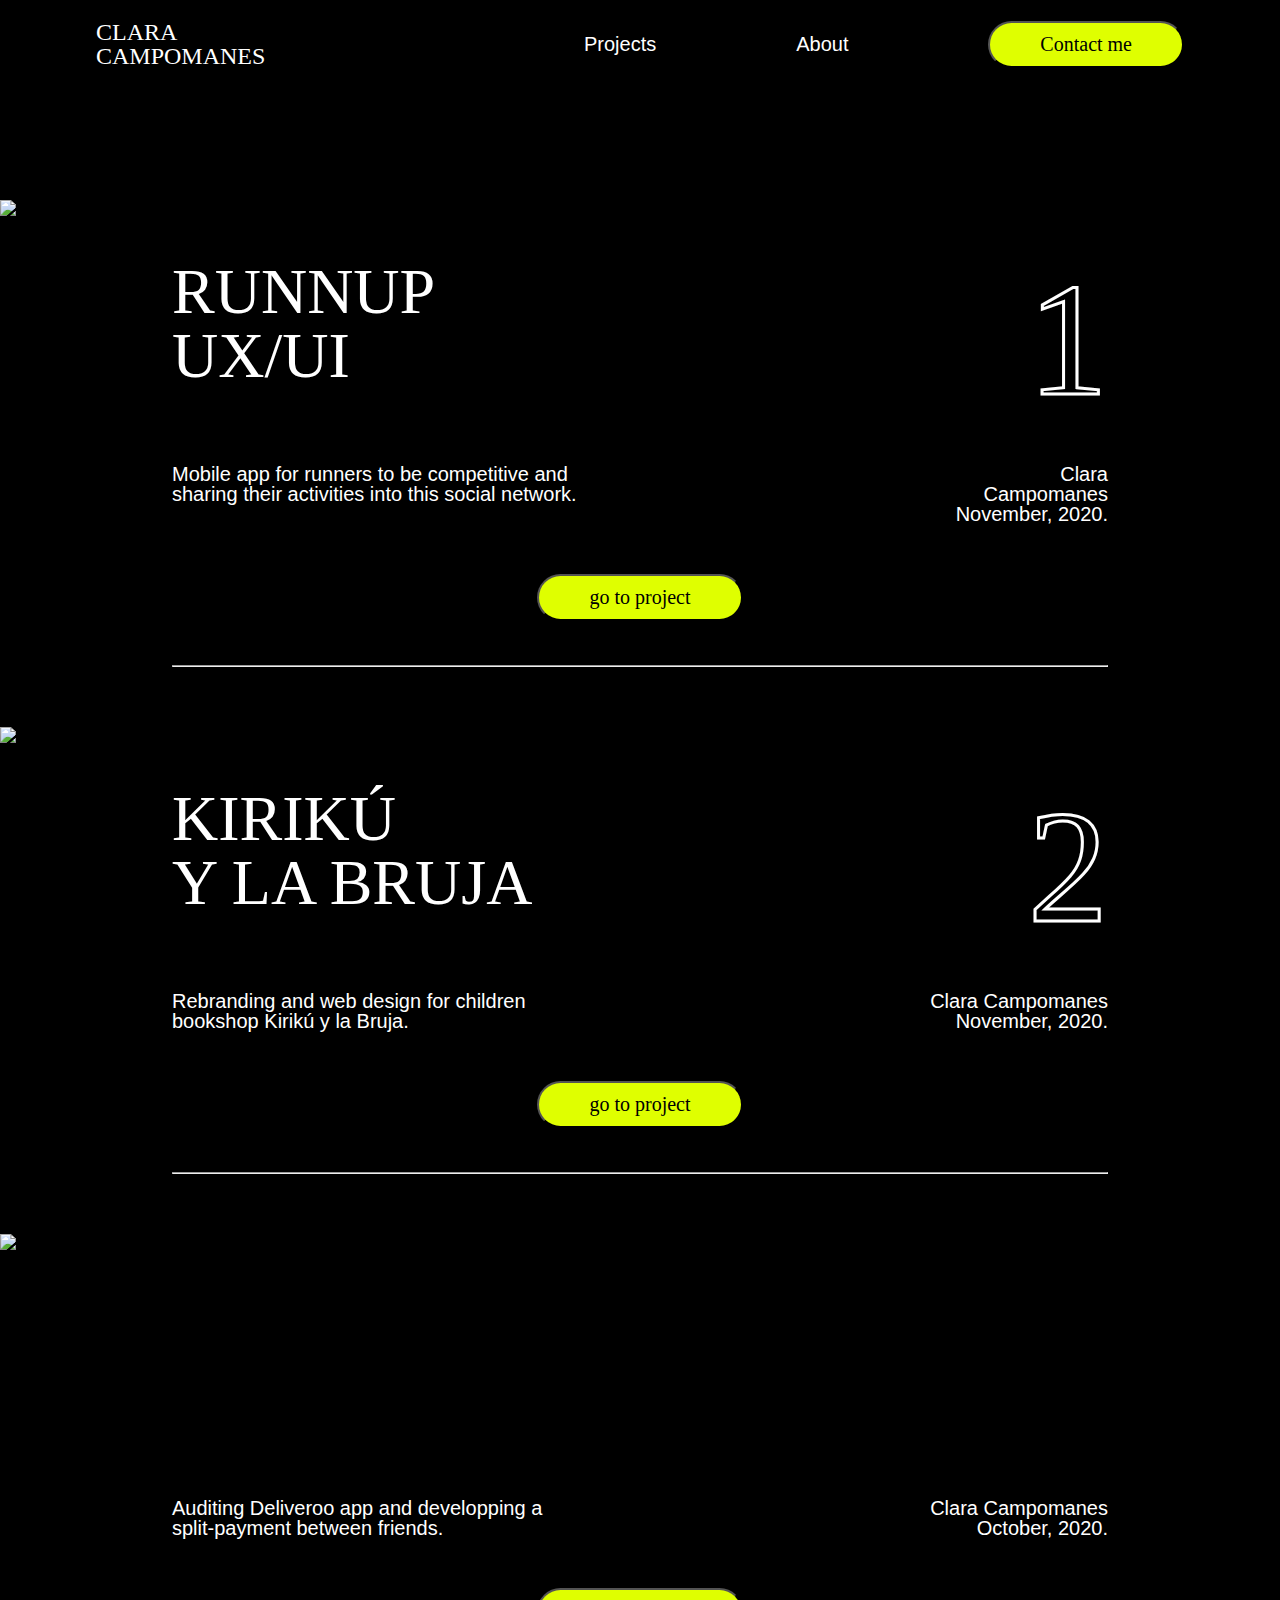
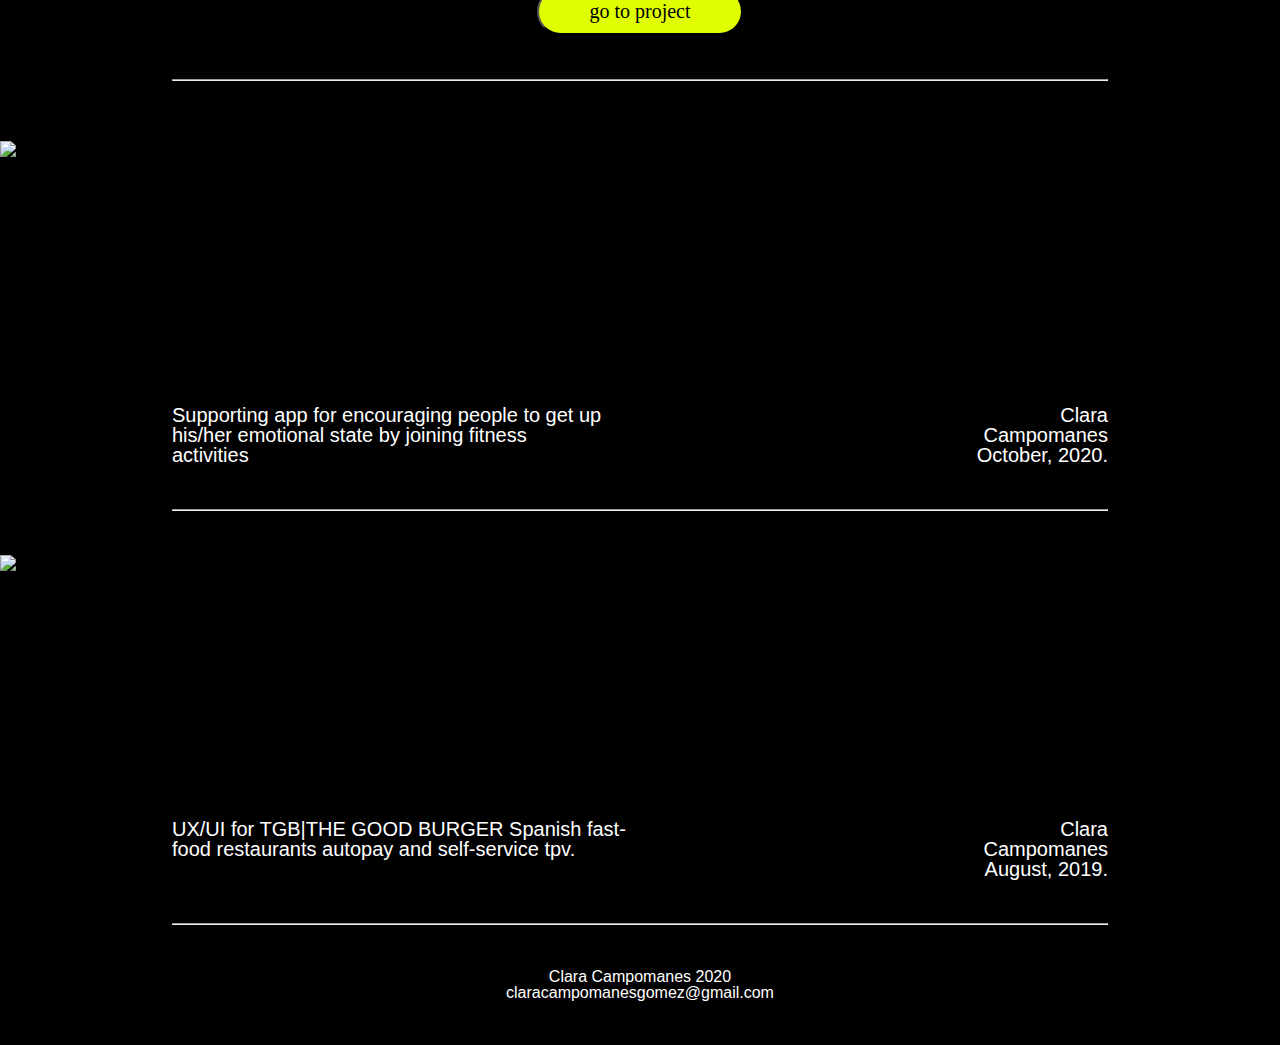
==== projects.html @ 475435c1 "Add files via upload" ====
<!DOCTYPE html>
<html lang="en">

<head>
    <meta charset="UTF-8">
    <meta name="viewport" content="width, initial-scale=1.0">
    <meta http-equiv="X-UA-Compatible" content="ie=edge">
    <title>PORTFOLIO</title>
    <link href="https://unpkg.com/aos@2.3.1/dist/aos.css" rel="stylesheet">
    <link rel="stylesheet" href="css/reset.css">
    <link rel="stylesheet" href="css/projects.css">
</head>

<body>
    <div class="mobile">
        <h1>can't see any content? please, visit my portfolio on your computer</h1>
    </div>
    <div class="desktop">
        <header>
            <div class="navbar">
                <a class="texth4" href="index.html">CLARA CAMPOMANES</a></h4>
                <nav>
                    <a href="projects.html">Projects </a>
                    <a href="about.html">About</a>
                    <a target="_blank" href="contactme.html">
                        <button>Contact me</button>
                    </a>
                </nav>
            </div>
        </header>

        <main>
            <section id="bloque">
                <img src="images/runnup.png" alt="runnup">
                <div class="títuloproyecto">
                    <h3 data-aos="fade-right">
                        RUNNUP<br>
                        UX/UI<br>
                    </h3>
                    <h2 data-aos="fade-left">
                        1
                    </h2>
                </div>
                <div class="descripcionproyecto">
                    <p>
                        Mobile app for runners to be competitive and sharing their activities
                        into this social network.
                    </p>
                    <h5>Clara Campomanes
                        November, 2020.
                    </h5>

                </div>
                <div class="centrado"><a
                    target="_blank" href="https://claracampomanesgomez.medium.com/estudio-de-caso-runnup-a8fbc8ca9968"><button>go to
                            project</button></a>
                    <hr>
                    </hr>
                </div>

                <section id="bloque">
                    <img src="images/kiriku.png" alt="kiriku">
                    <div class="títuloproyecto">
                        <h3 data-aos="fade-right">
                            KIRIKÚ<br>
                            Y LA BRUJA<br>
                        </h3>
                        <h2 data-aos="fade-left">
                            2
                        </h2>
                    </div>
                    <div class="descripcionproyecto">
                        <p>
                            Rebranding and web design
                            for children bookshop Kirikú y la Bruja.
                        </p>
                        <h5>Clara Campomanes
                            November, 2020.
                        </h5>

                    </div>
                    <div class="centrado"><a
                        target="_blank" href="https://claracampomanesgomez.medium.com/estudio-de-caso-kirik%C3%BA-y-la-bruja-6a23efffc6d5"><button>go
                                to
                                project</button></a>
                        <hr>
                        </hr>
                    </div>

                    <section id="bloque">
                        <img src="images/deliveroo.png" alt="deliveroo">
                        <div class="títuloproyecto">
                            <h3 data-aos="fade-right">
                                DELIVEROO:<br>
                                SPLIT-PAYMENT<br>
                            </h3>
                            <h2 data-aos="fade-left">
                                3
                            </h2>
                        </div>
                        <div class="descripcionproyecto">
                            <p>
                                Auditing Deliveroo app and developping
                                a split-payment between friends.
                            </p>
                            <h5>Clara Campomanes
                                October, 2020.
                            </h5>

                        </div>
                        <div class="centrado"><a
                            target="_blank" href="https://claracampomanesgomez.medium.com/estudio-de-caso-c1e2e9af25e8"><button>go
                                    to
                                    project</button></a>
                            <hr>
                            </hr>
                        </div>
                        <img src="images/emotness.png" alt="emotness">
                        <div class="títuloproyecto">
                            <h3 data-aos="fade-right">
                                EMOTNESS<br>
                                APP<br>
                            </h3>
                            <h2 data-aos="fade-left">
                                4
                            </h2>
                        </div>
                        <div class="descripcionproyecto">
                            <p>
                                Supporting app for encouraging people to get up his/her emotional state by joining
                                fitness activities
                            </p>
                            <h5>Clara Campomanes
                                October, 2020.
                            </h5>

                        </div>

                        <hr>
                        </hr>

                        <section id="bloque">
                            <img src="images/tgb.png" alt="tgb">
                            <div class="títuloproyecto">
                                <h3 data-aos="fade-right">
                                    SELF-SERVICE<br>
                                    THE GOOD BURGER<br>
                                </h3>
                                <h2 data-aos="fade-left">
                                    5
                                </h2>
                            </div>
                            <div class="descripcionproyecto">
                                <p>
                                    UX/UI for TGB|THE GOOD BURGER Spanish fast-food restaurants autopay and self-service
                                    tpv.
                                </p>
                                <h5>Clara Campomanes<br>
                                    August, 2019.
                                </h5>

                            </div>

                            <hr>
                            </hr>


        </main>
        <footer>
            Clara Campomanes 2020<br>
            claracampomanesgomez@gmail.com
        </footer>

        <script src="https://unpkg.com/aos@2.3.1/dist/aos.js"></script>
        <script>
            AOS.init();
        </script>

</body>

</html>
---- css/projects.css ----
@font-face {
  font-family: "Arial";
  src: url("../fonts/Arial.ttf");
}

@font-face {
  font-family: "Arial-Black";
  src: url("../fonts/Arial-Black");
}

@font-face {
  font-family: "Arial-Bold";
  src: url("../fonts/Arial-Bold.ttf");
}
  
  * {
    background-color: black;
  }
  .navbar, nav{
    display: flex;
    max-width: 100%;

  }
  header{
    padding: 20px 0;
    top: 0;
    position: fixed;
    width: 100%;
    max-width: 100%;

  }
  .navbar{
    max-width: 85%;
    margin: 0 auto;
    justify-content: space-between;
  }
  nav{
    width: 70%;
    max-width: 600px;
    align-items: center;
    justify-content: space-between;
  }

  button {
    background-color: #DFFF00;
    color: black;
    font-size: 20px;
    font-family: "Arial-Bold";
    border-radius: 50px;
    padding: 10px 50px;
    outline:none;
  }
  
  button:hover {
    cursor: pointer;
    background-color:white;
  }
  
  button:active {
    cursor: pointer;
    background-color: #DFFF00;
  }
  p, a {
    font-size: 20px;
    font-family: "Arial";
    color: white;
    text-align: left;
  }   
  
  a {
    text-decoration: none;
  }

  a:visited {
    color: white;
    text-decoration: none;
  }
  
  a:hover {
    color: #DFFF00;
    text-decoration: none;
  }

  main{
    margin-top: 200px;
  }

  .centrado{
    text-align: center;
    margin-top: 50px;
    margin-bottom: 60px;
  }


.projects{
  margin-right: 20px;
}

  img {
    display: block;
    margin: auto;
  }
   
  h2 {
    -webkit-text-stroke: 3px white;
    color: transparent;
    font-size: 160px;
    font-family: "Arial-Black";
    text-align: right;
    margin: 44px 0px;
  }

  h3 {
    color: white;
    font-size: 64px;
    font-family: "Arial-Black";
    text-align: left;
    margin: 44px 0px;

  }

.texth4{ 
    font-family: "Arial-Black";
    color: white;
    font-size: 24px;
    font-family: "Arial-Black";
    text-align: left;
    width: 20%;
    max-width: 400px;
  }

  h5 {
    color: white;
    font-size: 20px;
    font-family: "Arial";
    text-align: right;
    margin: 0px 172px;
  }

  p {
    font-size: 20px;
    font-family: "Arial";
    color: white;
    text-align: left;
    margin: 0px 172px;
  }   

  hr {
    color: white;
    align-items: center;
    margin: 44px 172px;
}

footer{
    text-align: center;
    font-family: "Arial";
    color: white;
    font-size: 16px;
    margin: 44px 172px;
}


#bloque {
justify-content: space-around;
}

.títuloproyecto {
  display: flex;
  justify-content: space-between;
  padding: 0px 172px;
}

.descripcionproyecto {
  display: flex;
  justify-content: space-between;
} 


.mobile {
  display: none;
}

@media only screen and (max-width: 414px){
  .desktop{
    display: none;
  }

.mobile {
  display: flex;
  justify-content: center;
  align-items: center;
  height: 100vh;
  background-color: black;
}

.mobile h1{
font-size: 36px;
width: 200px;
color: #DFFF00;
text-align: center;
justify-content: left;
font-family: "Arial-Black";
margin: 16px 16px;
}
}
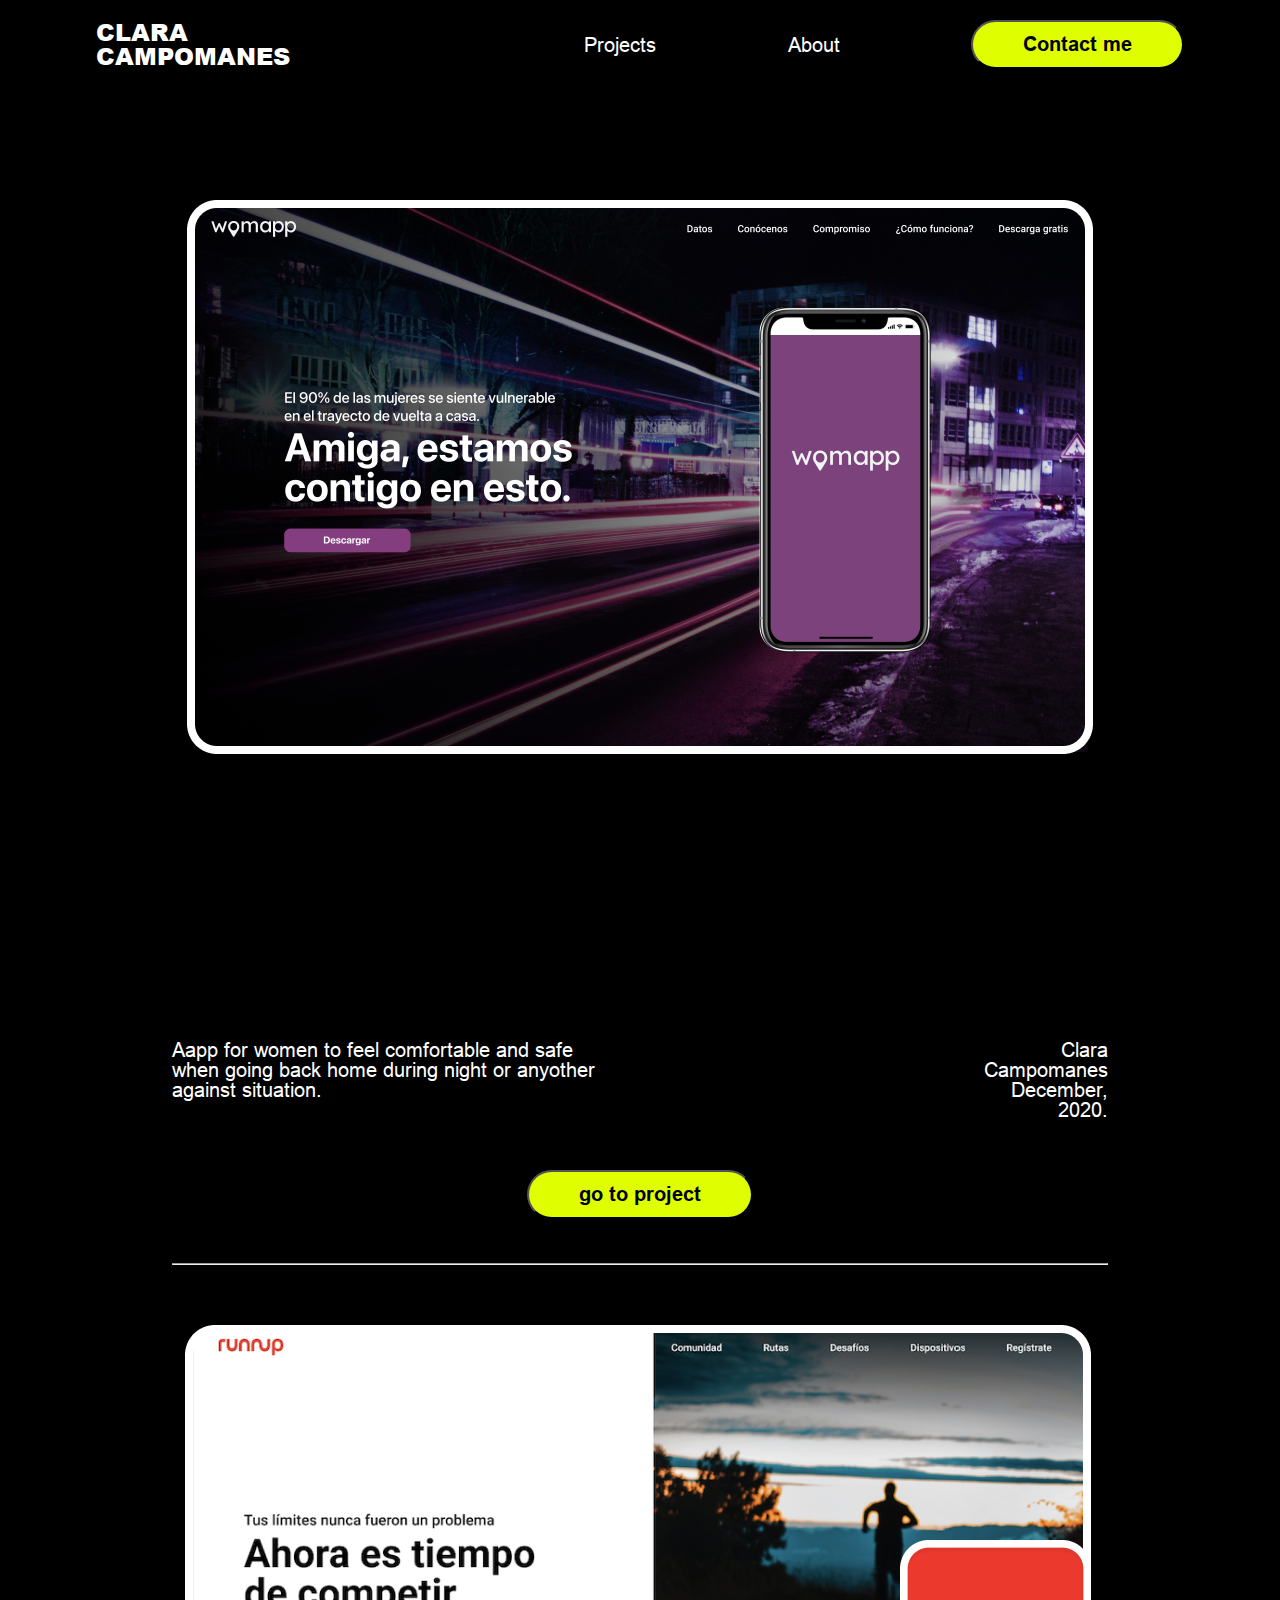
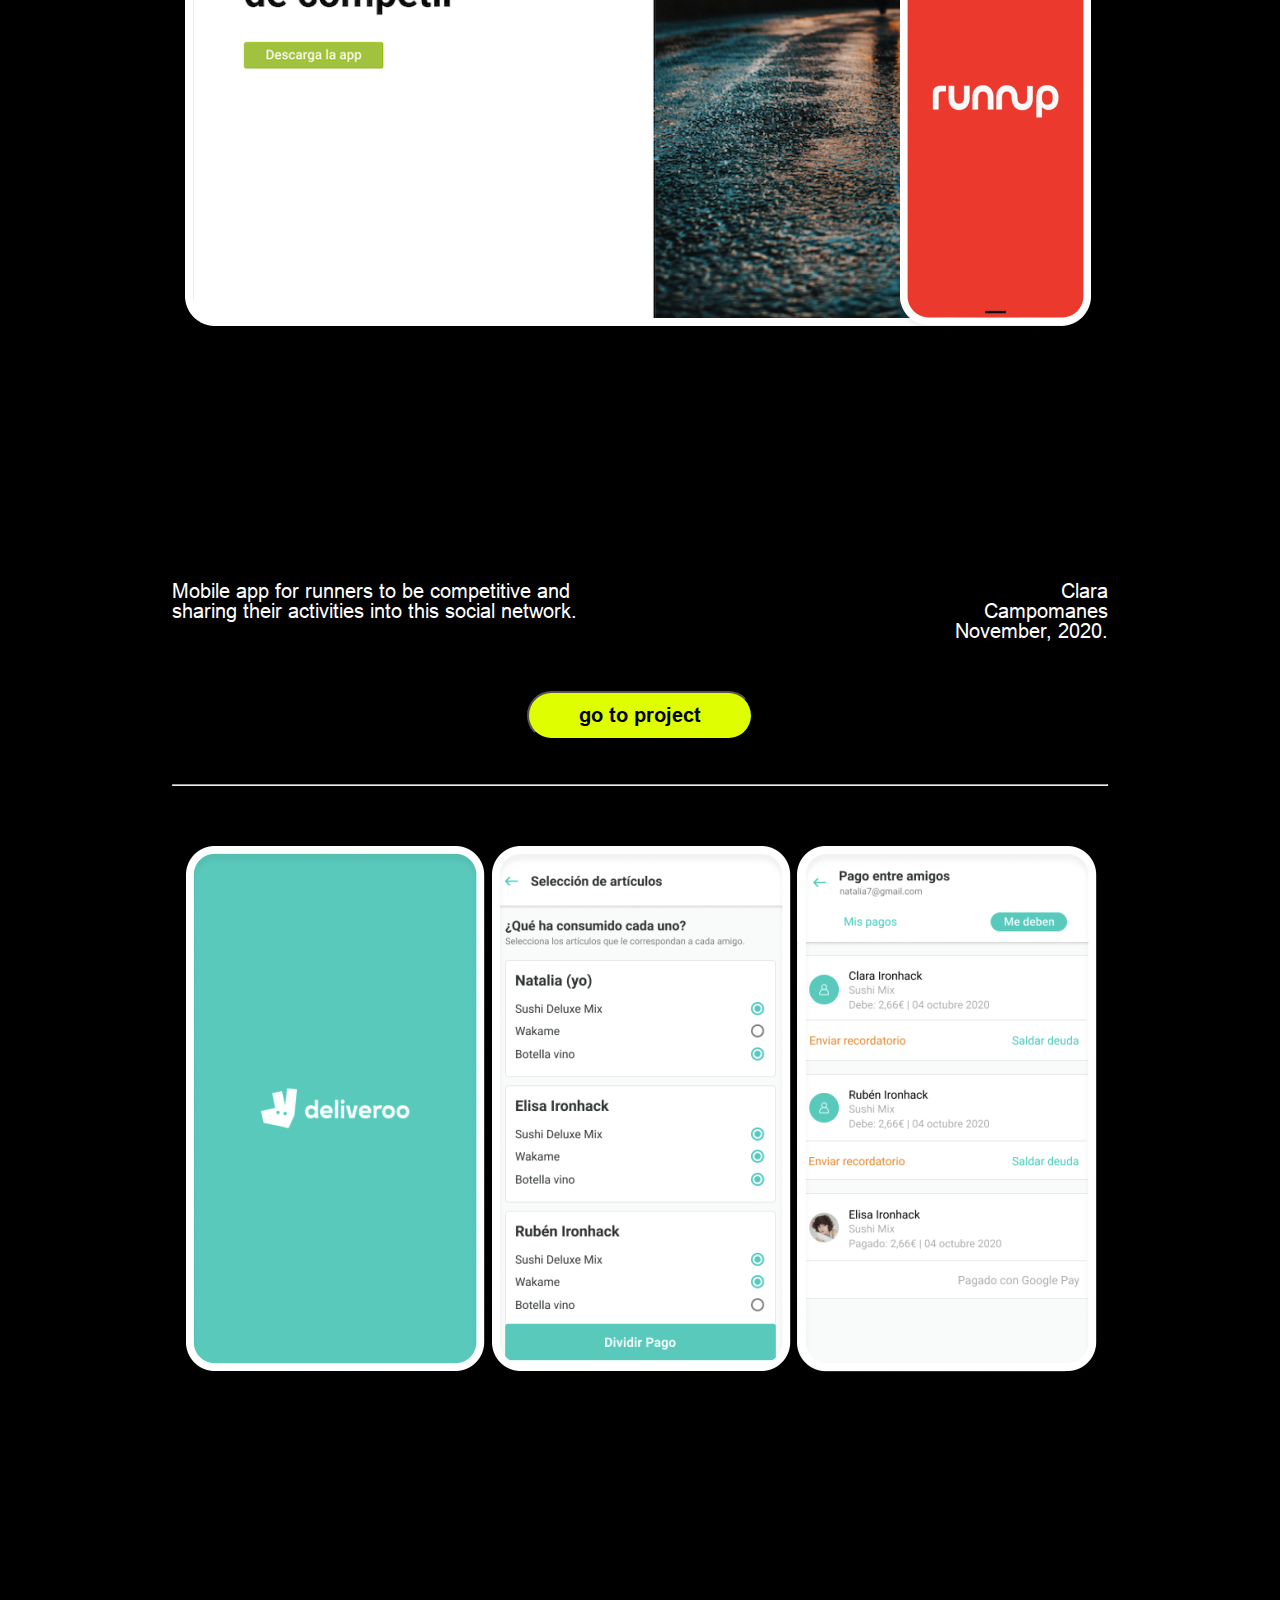
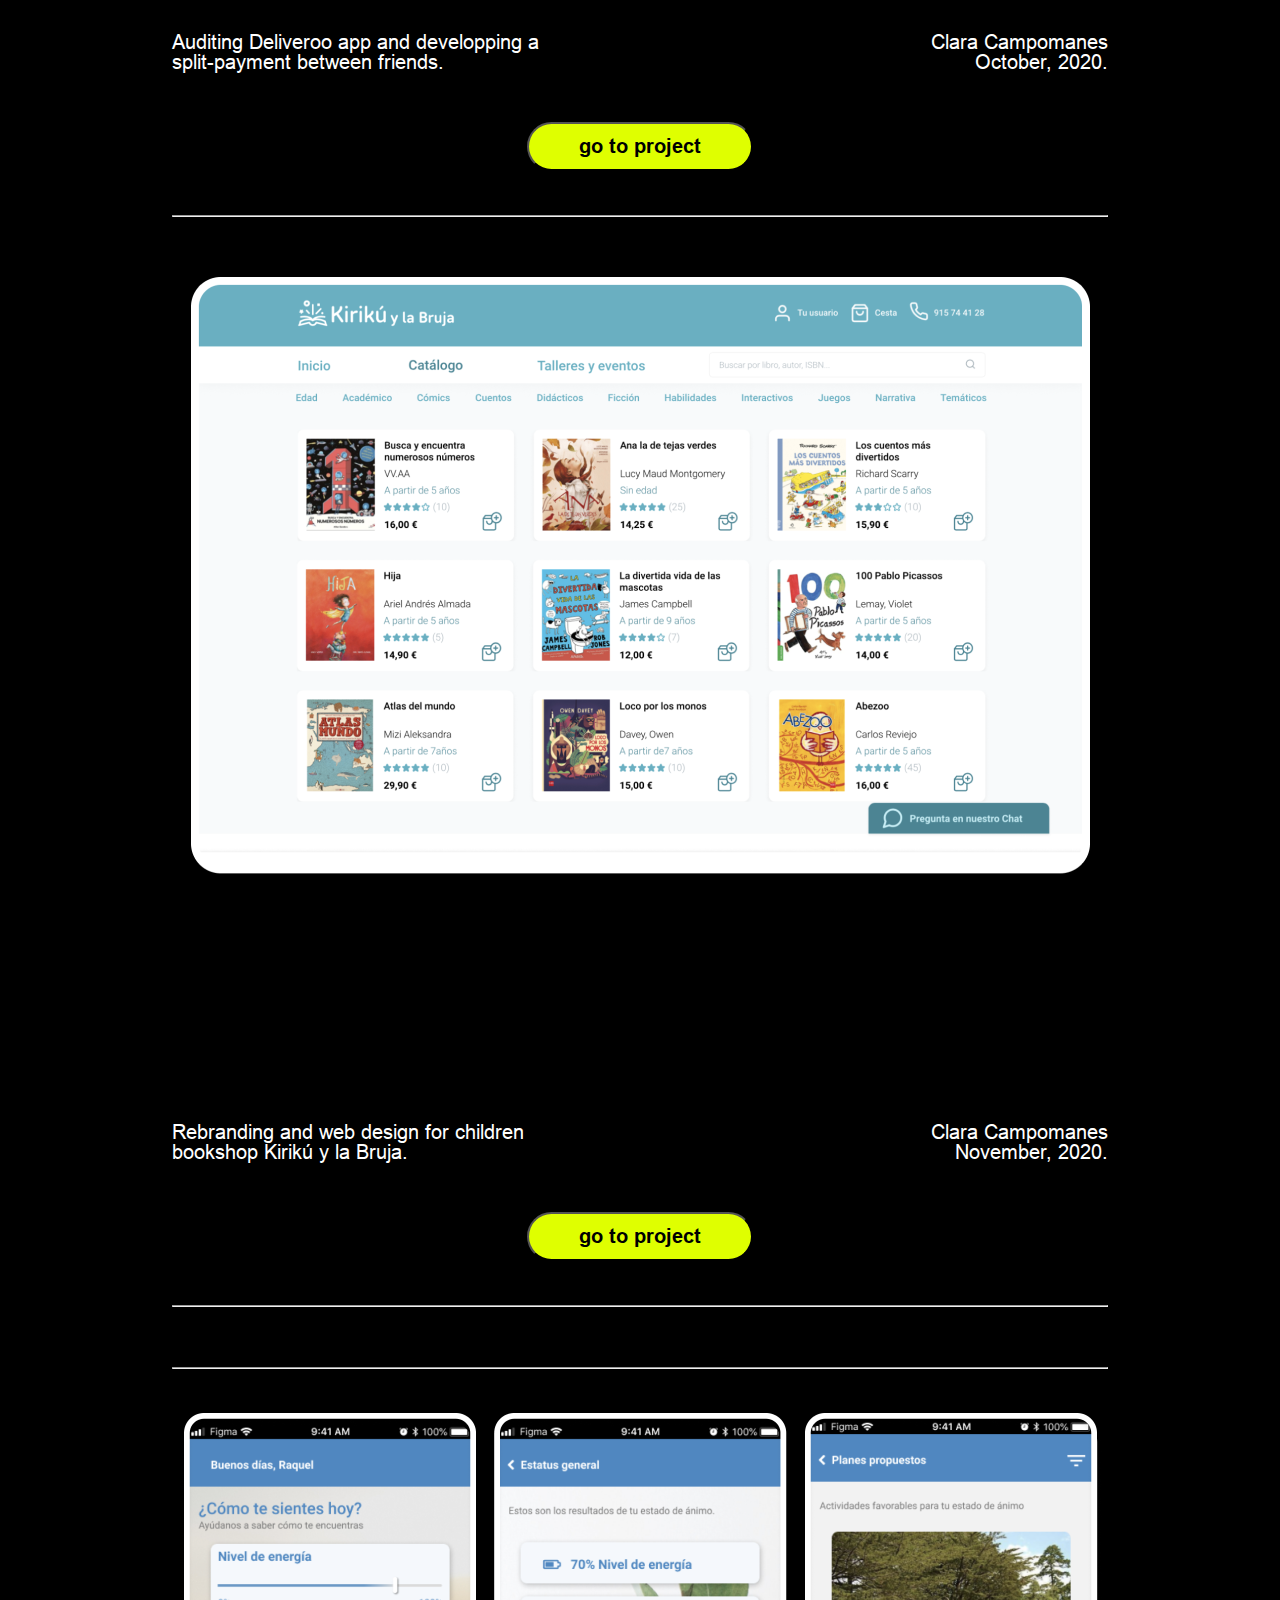
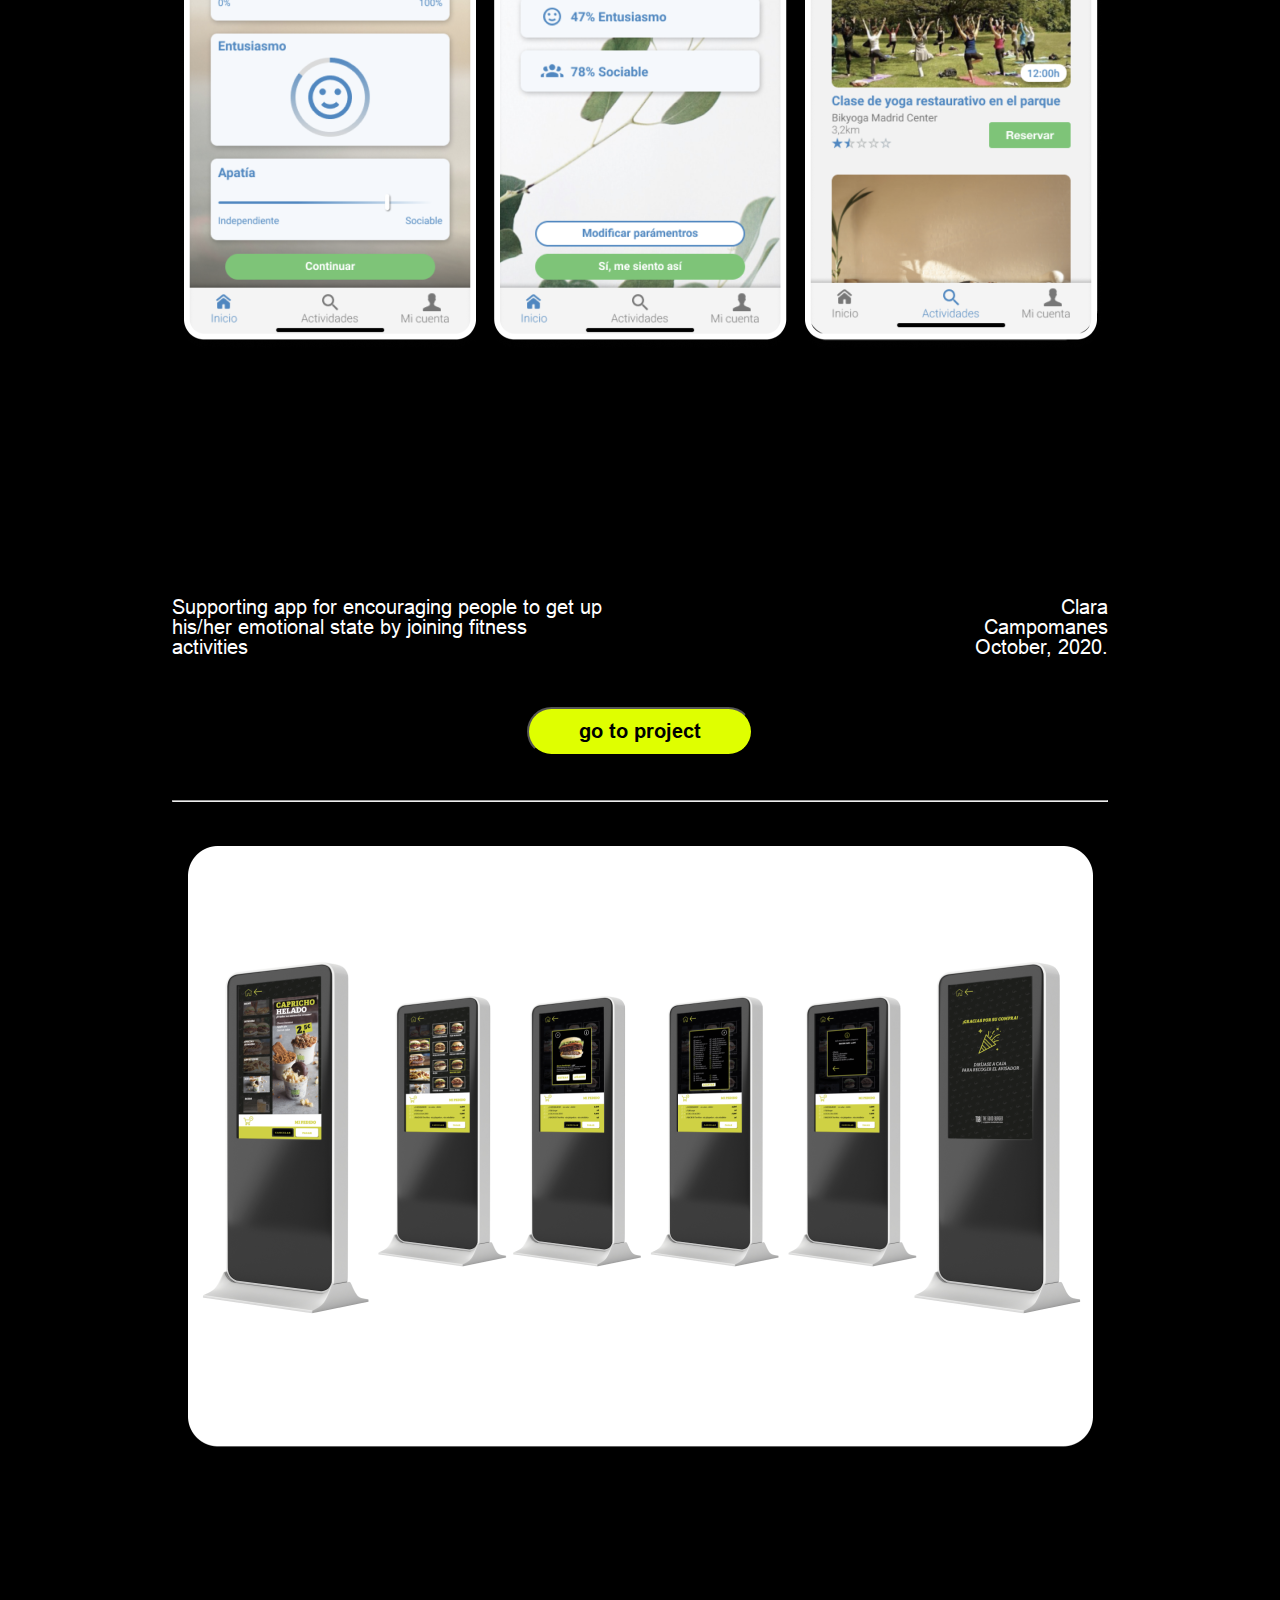
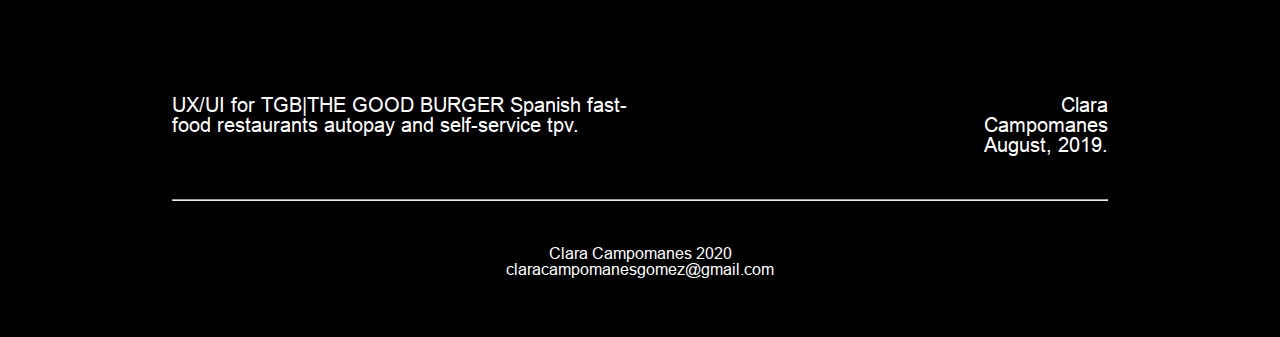
==== commit eb106e74: "Add files via upload" ====
--- a/projects.html
+++ b/projects.html
@@ -31,10 +31,10 @@
 
         <main>
             <section id="bloque">
-                <img src="images/runnup.png" alt="runnup">
+                <img src="images/womapp.png" alt="womapp">
                 <div class="títuloproyecto">
                     <h3 data-aos="fade-right">
-                        RUNNUP<br>
+                        WOMAPP<br>
                         UX/UI<br>
                     </h3>
                     <h2 data-aos="fade-left">
@@ -43,27 +43,29 @@
                 </div>
                 <div class="descripcionproyecto">
                     <p>
-                        Mobile app for runners to be competitive and sharing their activities
-                        into this social network.
+                        Aapp for women to feel comfortable and safe when going back home
+                        during night or anyother against situation.
                     </p>
                     <h5>Clara Campomanes
-                        November, 2020.
+                        December, 2020.
                     </h5>
 
                 </div>
-                <div class="centrado"><a
-                    target="_blank" href="https://claracampomanesgomez.medium.com/estudio-de-caso-runnup-a8fbc8ca9968"><button>go to
+                <div class="centrado"><a target=_blank
+                        href="https://claracampomanesgomez.medium.com/estudio-de-caso-womapp-617fafb9f38c"><button>go to
                             project</button></a>
                     <hr>
                     </hr>
                 </div>
 
+
+
                 <section id="bloque">
-                    <img src="images/kiriku.png" alt="kiriku">
+                    <img src="images/runnup.png" alt="runnup">
                     <div class="títuloproyecto">
                         <h3 data-aos="fade-right">
-                            KIRIKÚ<br>
-                            Y LA BRUJA<br>
+                            RUNNUP<br>
+                            UX/UI<br>
                         </h3>
                         <h2 data-aos="fade-left">
                             2
@@ -71,16 +73,16 @@
                     </div>
                     <div class="descripcionproyecto">
                         <p>
-                            Rebranding and web design
-                            for children bookshop Kirikú y la Bruja.
+                            Mobile app for runners to be competitive and sharing their activities
+                            into this social network.
                         </p>
                         <h5>Clara Campomanes
                             November, 2020.
                         </h5>
 
                     </div>
-                    <div class="centrado"><a
-                        target="_blank" href="https://claracampomanesgomez.medium.com/estudio-de-caso-kirik%C3%BA-y-la-bruja-6a23efffc6d5"><button>go
+                    <div class="centrado"><a target=_blank
+                            href="https://claracampomanesgomez.medium.com/estudio-de-caso-runnup-a8fbc8ca9968"><button>go
                                 to
                                 project</button></a>
                         <hr>
@@ -108,18 +110,21 @@
                             </h5>
 
                         </div>
-                        <div class="centrado"><a
-                            target="_blank" href="https://claracampomanesgomez.medium.com/estudio-de-caso-c1e2e9af25e8"><button>go
+                        <div class="centrado"><a target=_blank
+                                href="https://claracampomanesgomez.medium.com/estudio-de-caso-c1e2e9af25e8"><button>go
                                     to
                                     project</button></a>
                             <hr>
                             </hr>
                         </div>
-                        <img src="images/emotness.png" alt="emotness">
+                    </section>
+
+                    <section id="bloque">
+                        <img src="images/kiriku.png" alt="kiriku">
                         <div class="títuloproyecto">
                             <h3 data-aos="fade-right">
-                                EMOTNESS<br>
-                                APP<br>
+                                KIRIKÚ<br>
+                                Y LA BRUJA<br>
                             </h3>
                             <h2 data-aos="fade-left">
                                 4
@@ -127,54 +132,92 @@
                         </div>
                         <div class="descripcionproyecto">
                             <p>
-                                Supporting app for encouraging people to get up his/her emotional state by joining
-                                fitness activities
+                                Rebranding and web design
+                                for children bookshop Kirikú y la Bruja.
                             </p>
                             <h5>Clara Campomanes
-                                October, 2020.
+                                November, 2020.
                             </h5>
 
                         </div>
-
+                        <div class="centrado"><a target="_blank"
+                                href="https://claracampomanesgomez.medium.com/estudio-de-caso-kirik%C3%BA-y-la-bruja-6a23efffc6d5"><button>go
+                                    to
+                                    project</button></a>
+                            <hr>
+                            </hr>
+                        </div>
                         <hr>
                         </hr>
-
-                        <section id="bloque">
-                            <img src="images/tgb.png" alt="tgb">
-                            <div class="títuloproyecto">
-                                <h3 data-aos="fade-right">
-                                    SELF-SERVICE<br>
-                                    THE GOOD BURGER<br>
-                                </h3>
-                                <h2 data-aos="fade-left">
-                                    5
-                                </h2>
-                            </div>
-                            <div class="descripcionproyecto">
-                                <p>
-                                    UX/UI for TGB|THE GOOD BURGER Spanish fast-food restaurants autopay and self-service
-                                    tpv.
-                                </p>
-                                <h5>Clara Campomanes<br>
-                                    August, 2019.
-                                </h5>
-
-                            </div>
-
-                            <hr>
-                            </hr>
-
-
-        </main>
-        <footer>
-            Clara Campomanes 2020<br>
-            claracampomanesgomez@gmail.com
-        </footer>
-
-        <script src="https://unpkg.com/aos@2.3.1/dist/aos.js"></script>
-        <script>
-            AOS.init();
-        </script>
+    </div>
+    </section>
+
+
+    <section id="bloque">
+        <img src="images/emotness.png" alt="emotness">
+        <div class="títuloproyecto">
+            <h3 data-aos="fade-right">
+                EMOTNESS<br>
+                APP<br>
+            </h3>
+            <h2 data-aos="fade-left">
+                5
+            </h2>
+        </div>
+        <div class="descripcionproyecto">
+            <p>
+                Supporting app for encouraging people to get up his/her emotional state by joining
+                fitness activities
+            </p>
+            <h5>Clara Campomanes
+                October, 2020.
+            </h5>
+
+        </div>
+        <div class="centrado"><a target="_blank"
+                href="https://claracampomanesgomez.medium.com/estudio-de-caso-emotness-3e4e00073321"><button>go
+                    to
+                    project</button></a>
+
+            <hr>
+            </hr>
+
+            <section id="bloque">
+                <img src="images/tgb.png" alt="tgb">
+                <div class="títuloproyecto">
+                    <h3 data-aos="fade-right">
+                        SELF-SERVICE<br>
+                        THE GOOD BURGER<br>
+                    </h3>
+                    <h2 data-aos="fade-left">
+                        6
+                    </h2>
+                </div>
+                <div class="descripcionproyecto">
+                    <p>
+                        UX/UI for TGB|THE GOOD BURGER Spanish fast-food restaurants autopay and self-service
+                        tpv.
+                    </p>
+                    <h5>Clara Campomanes<br>
+                        August, 2019.
+                    </h5>
+
+                </div>
+
+                <hr>
+                </hr>
+
+
+                </main>
+                <footer>
+                    Clara Campomanes 2020<br>
+                    claracampomanesgomez@gmail.com
+                </footer>
+
+                <script src="https://unpkg.com/aos@2.3.1/dist/aos.js"></script>
+                <script>
+                    AOS.init();
+                </script>
 
 </body>
 
--- a/css/projects.css
+++ b/css/projects.css
@@ -5,7 +5,7 @@
 
 @font-face {
   font-family: "Arial-Black";
-  src: url("../fonts/Arial-Black");
+  src: url("../fonts/Arial-Black.ttf");
 }
 
 @font-face {
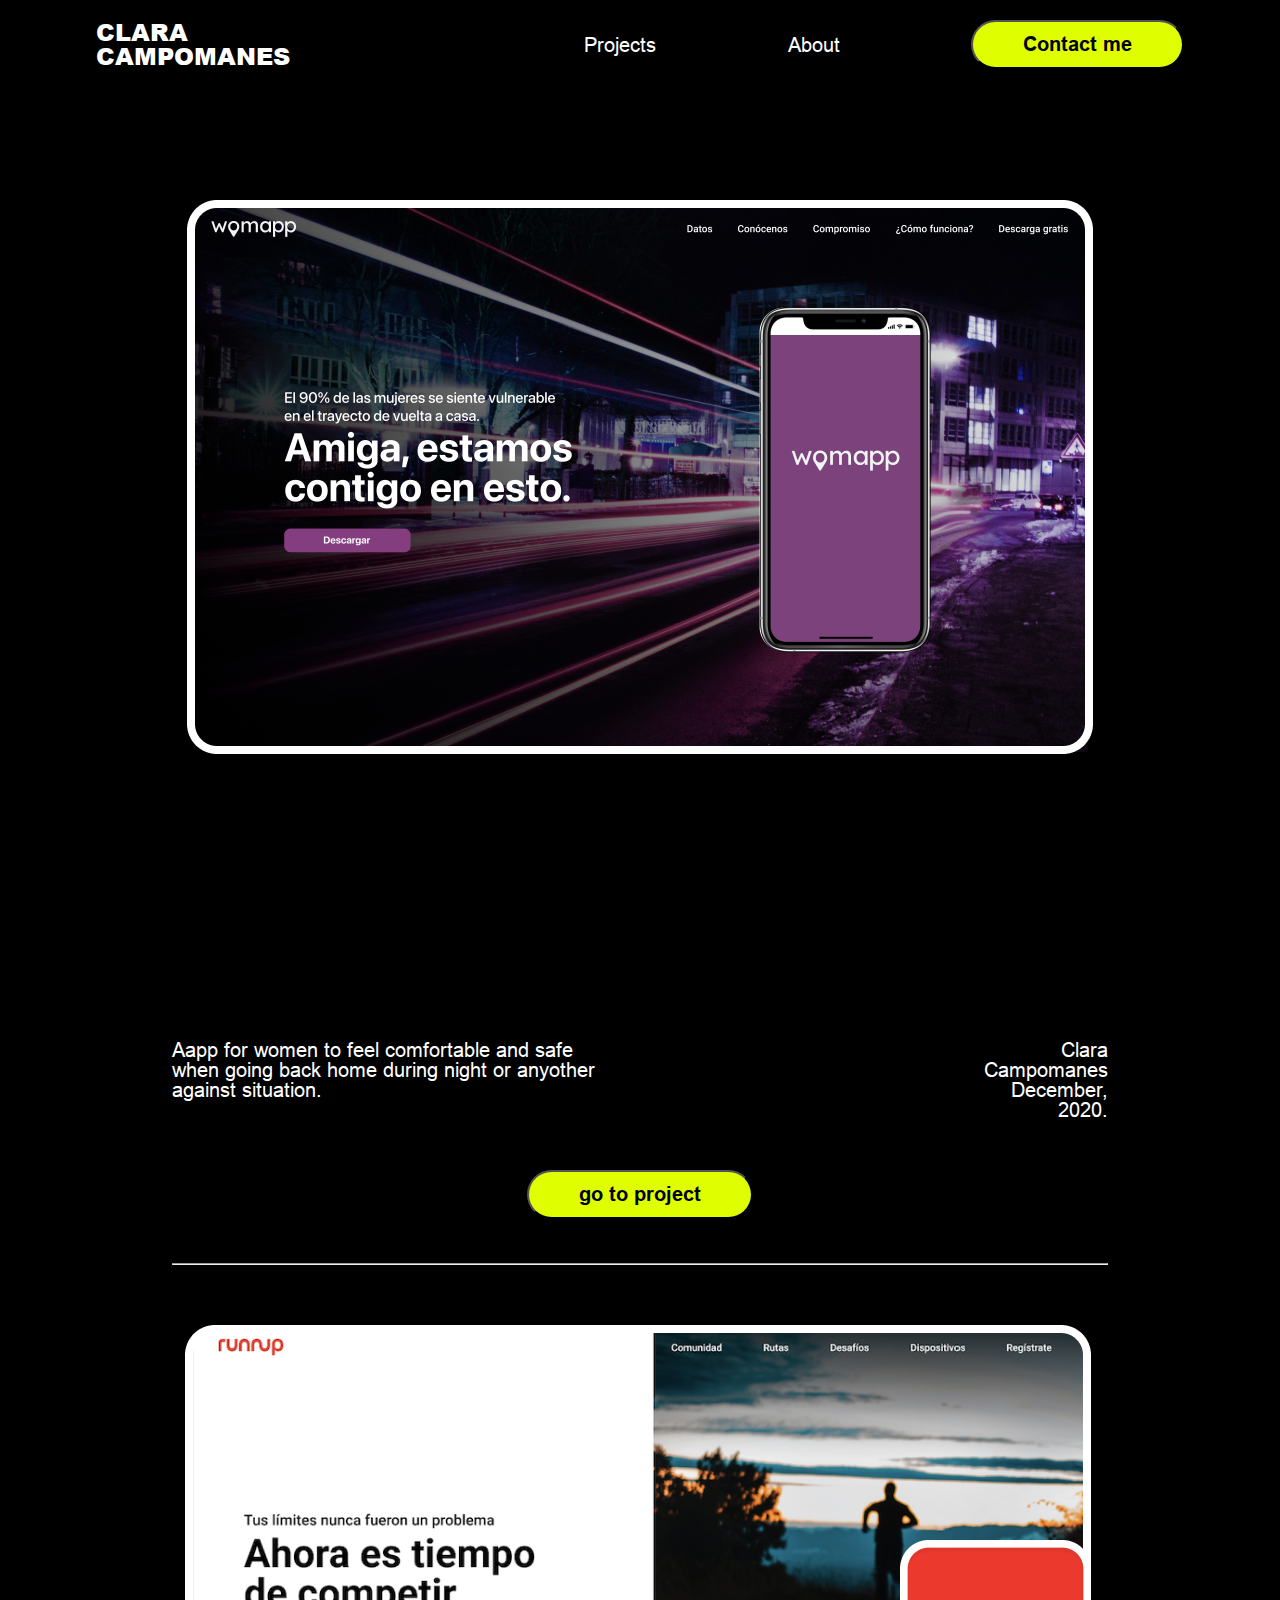
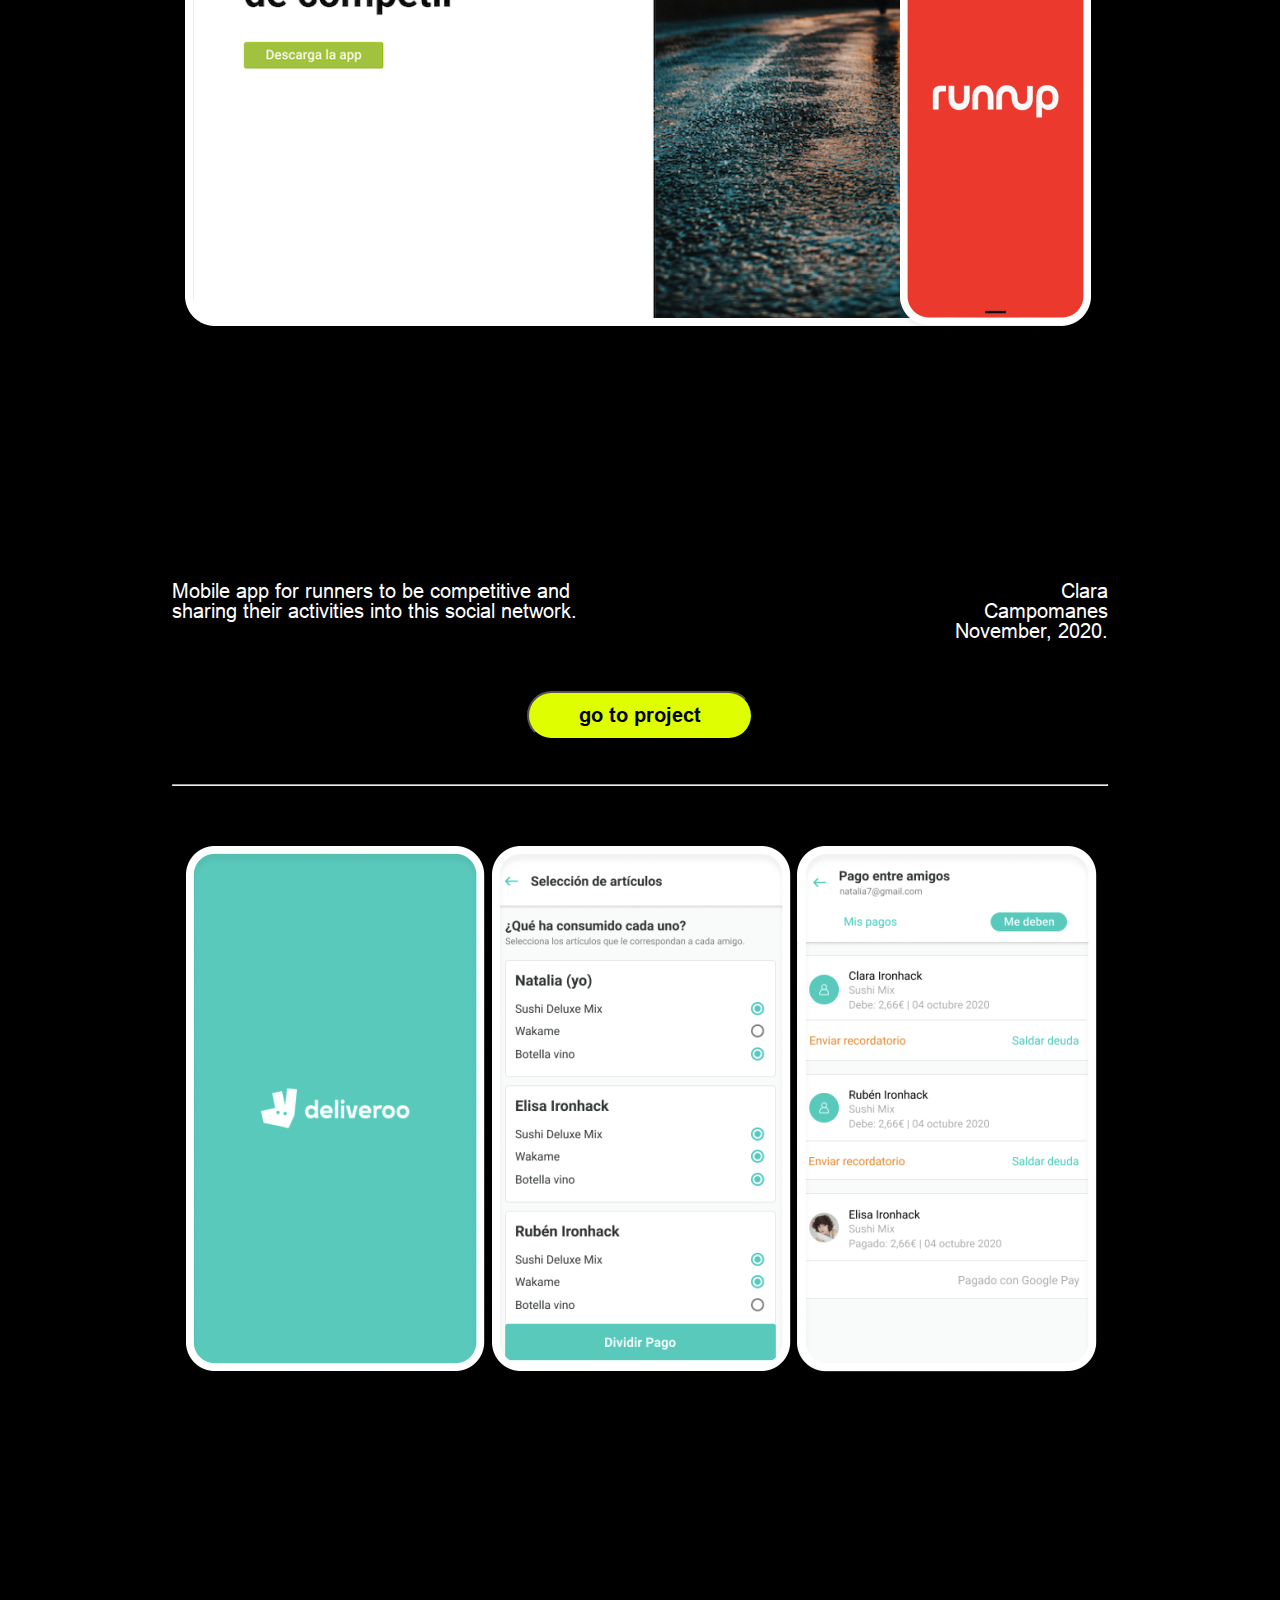
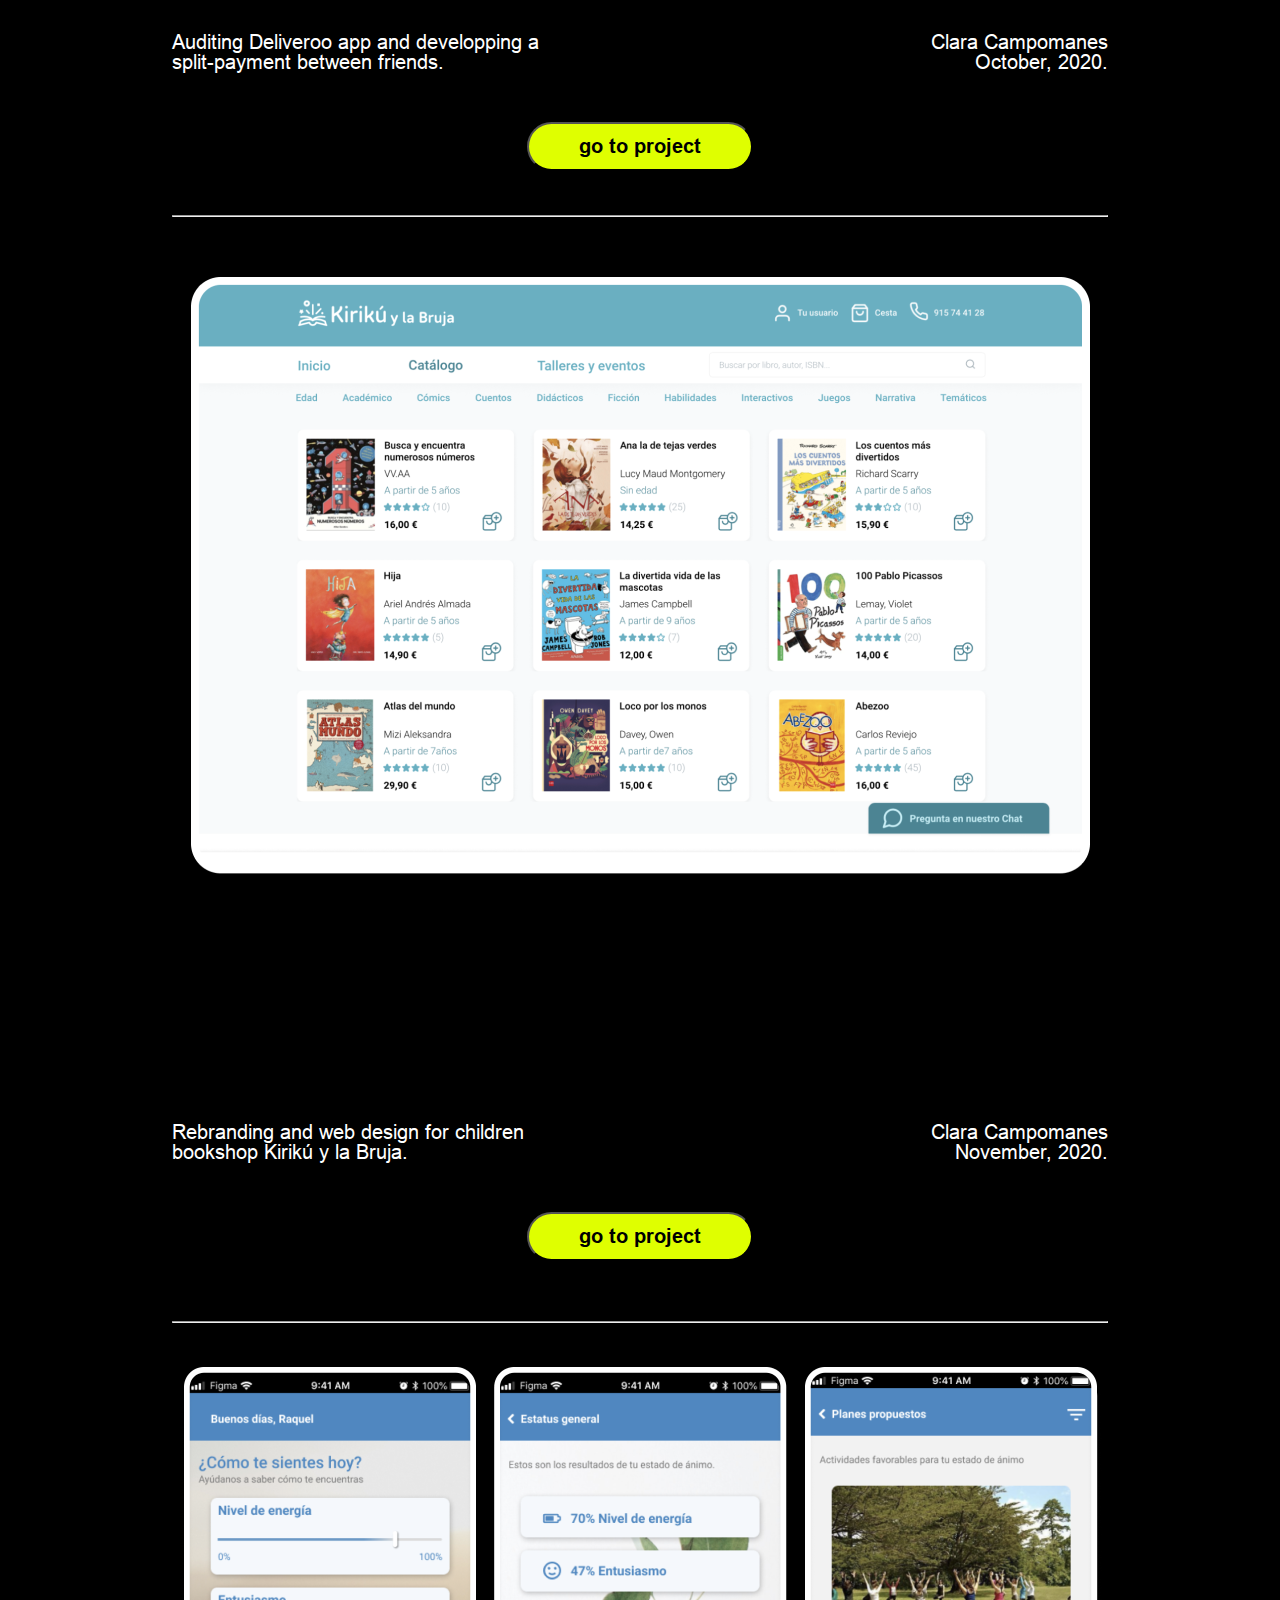
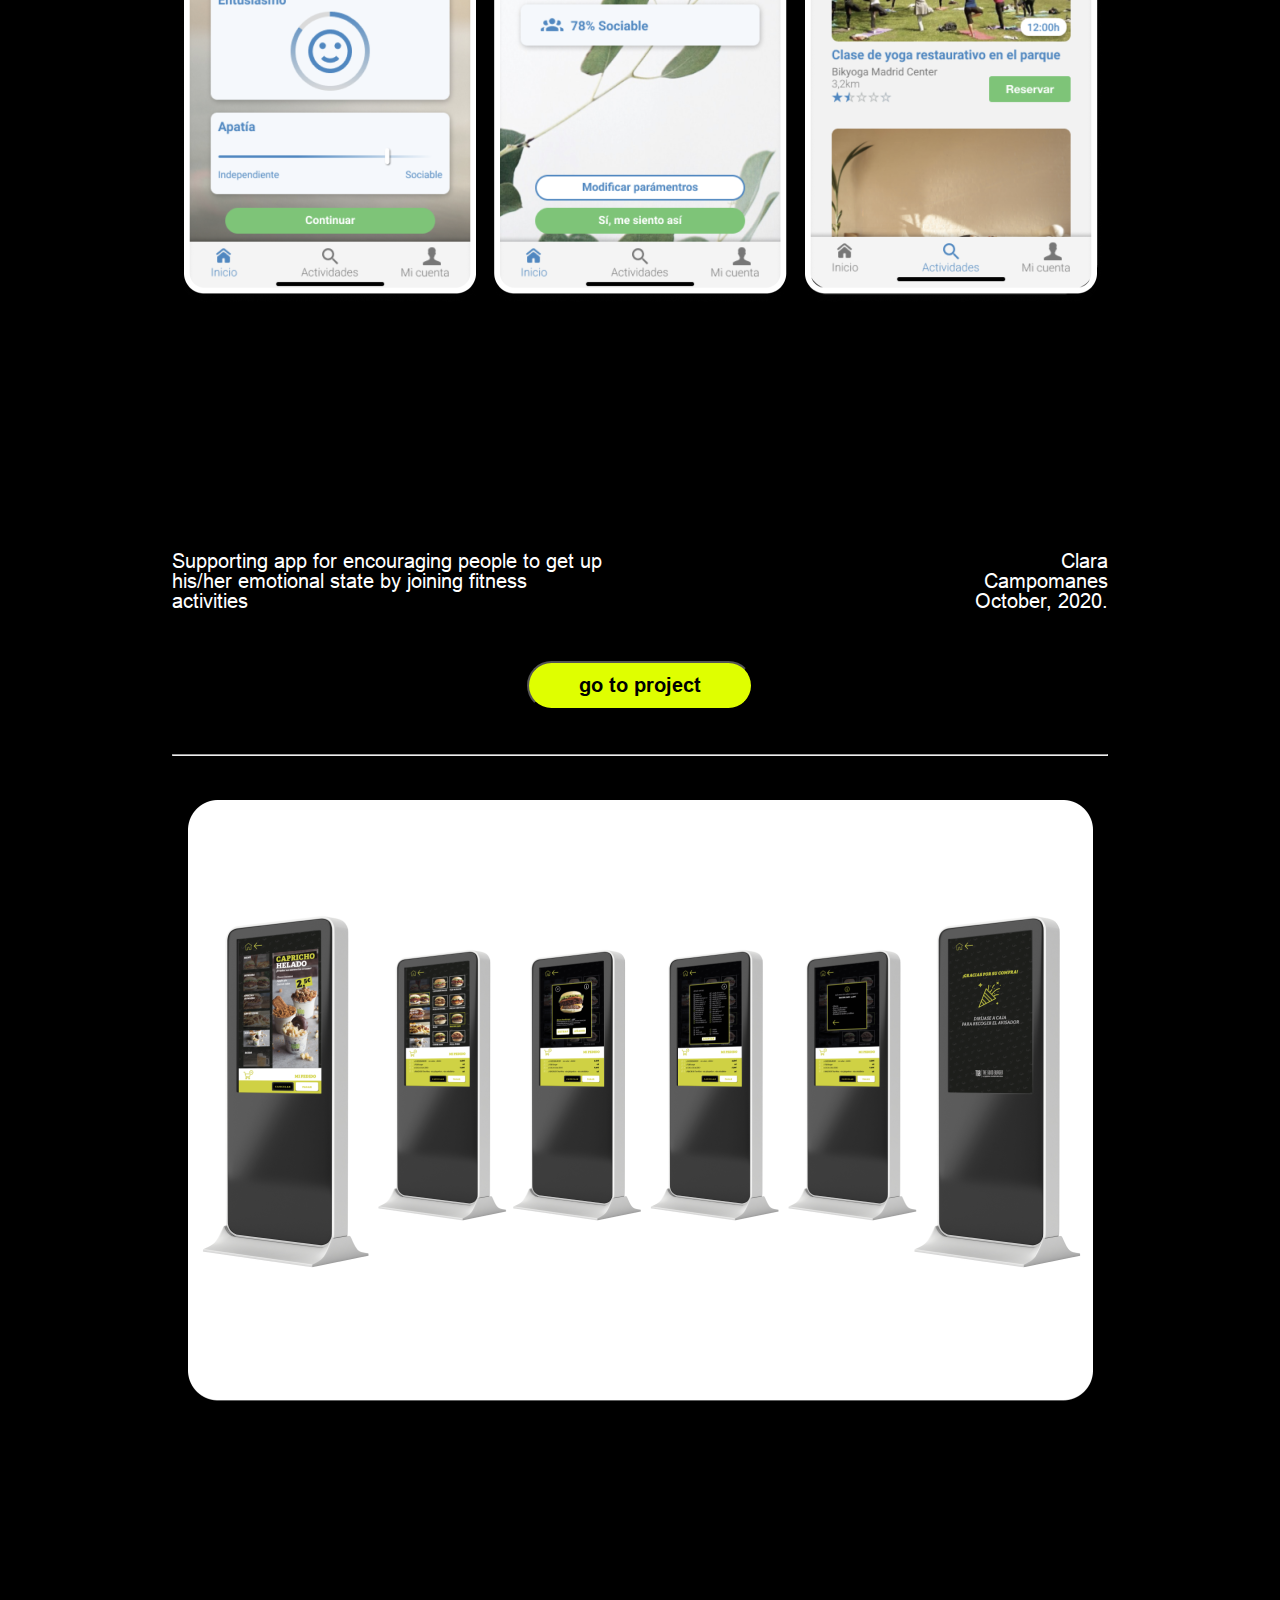
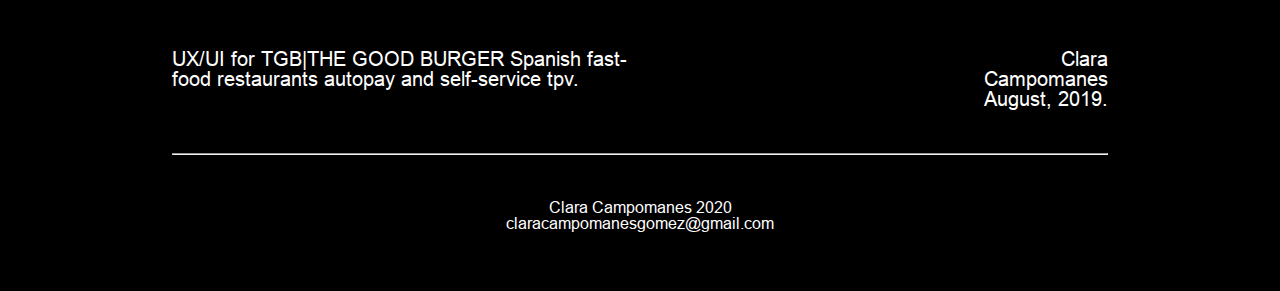
==== commit 9a74a22b: "Add files via upload" ====
--- a/projects.html
+++ b/projects.html
@@ -144,8 +144,6 @@
                                 href="https://claracampomanesgomez.medium.com/estudio-de-caso-kirik%C3%BA-y-la-bruja-6a23efffc6d5"><button>go
                                     to
                                     project</button></a>
-                            <hr>
-                            </hr>
                         </div>
                         <hr>
                         </hr>
